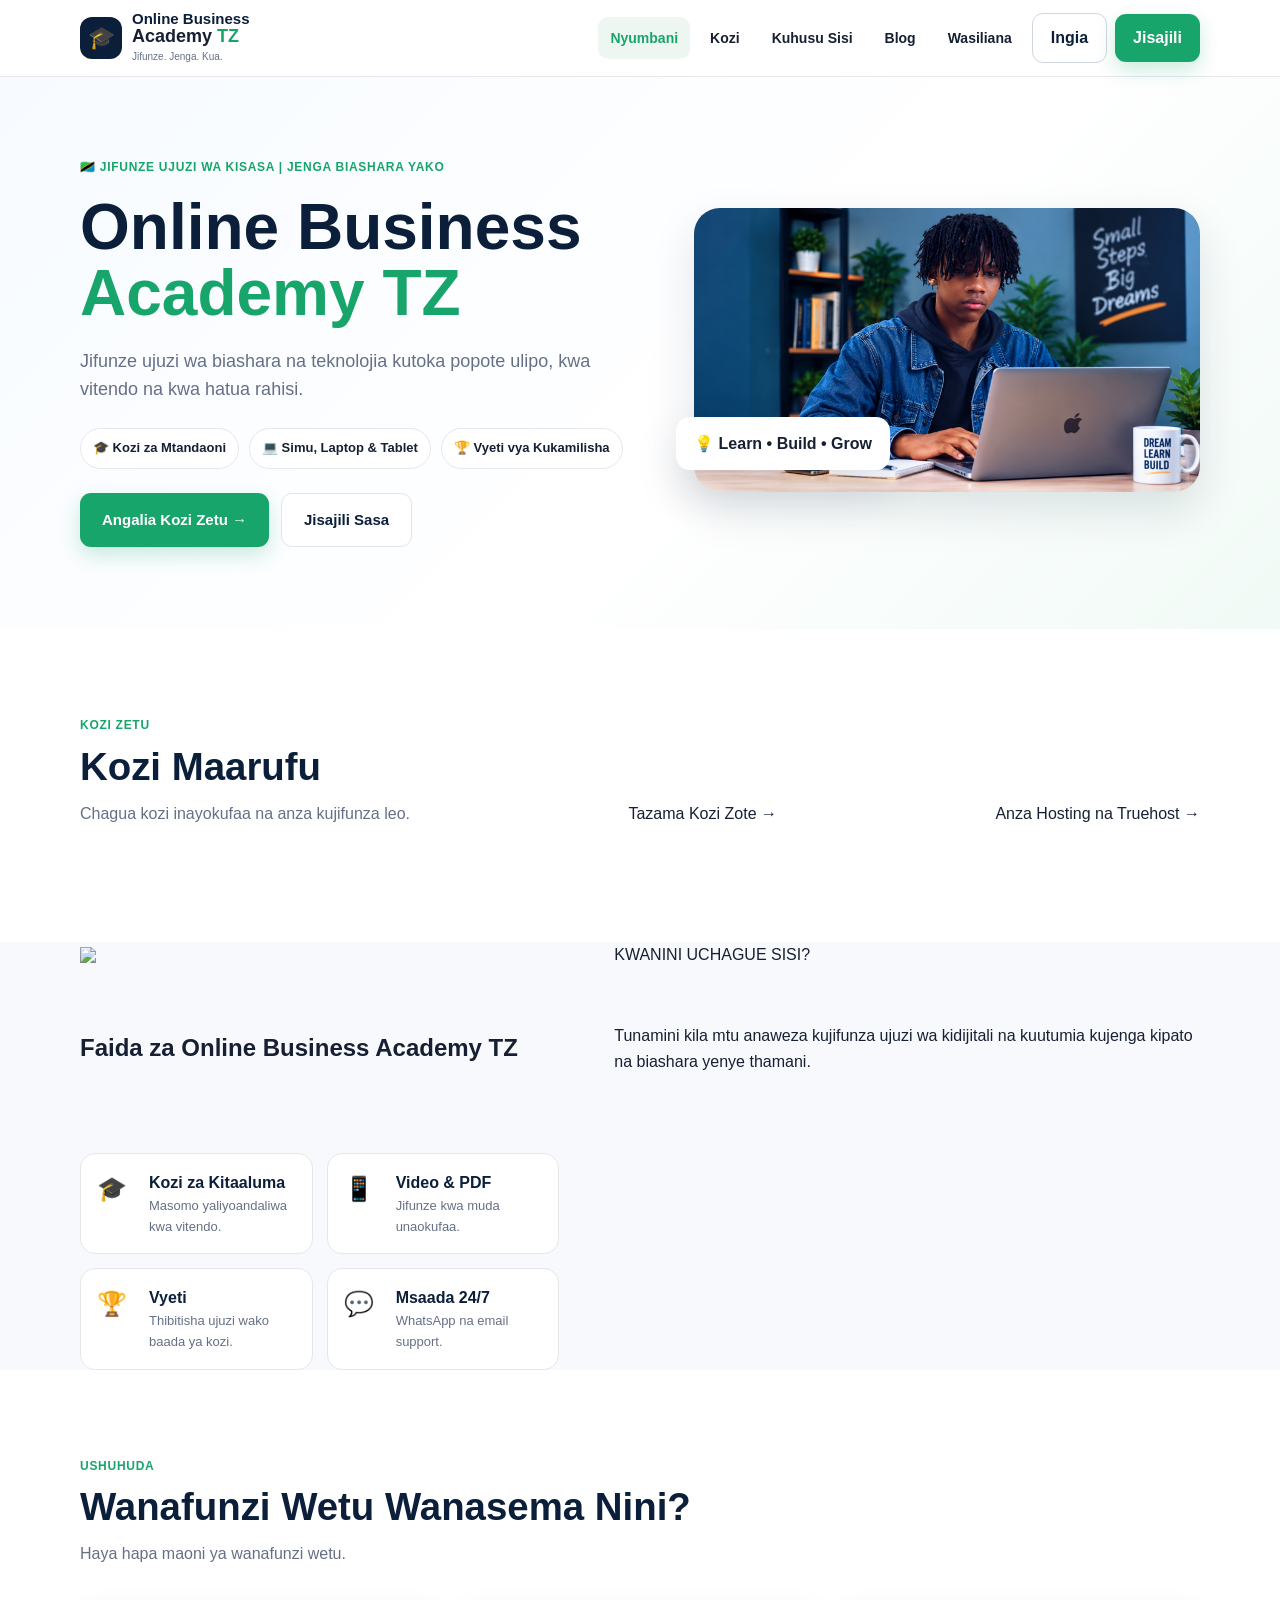
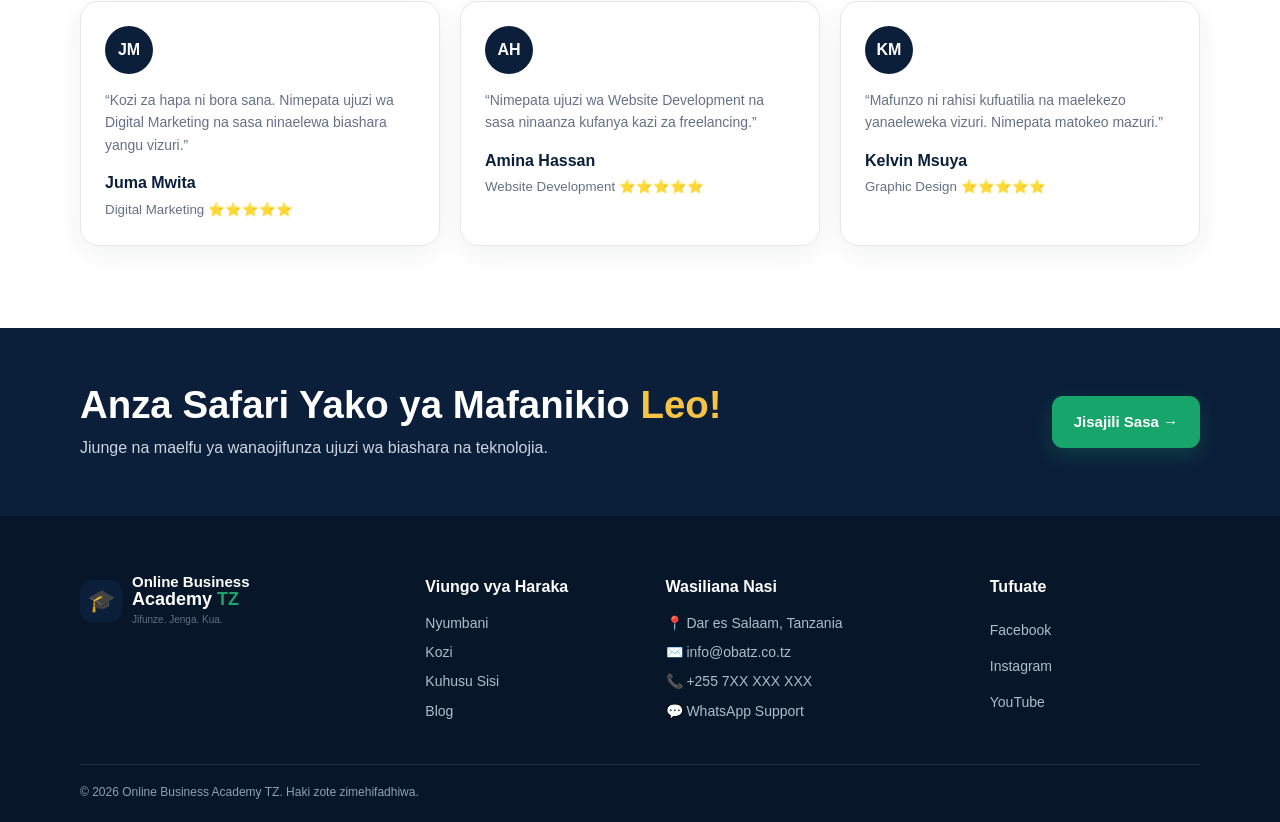
==== index.html @ 3e1d82f3 "Update index.html" ====
<!DOCTYPE html>
<html lang="sw">
<head>
  <meta charset="UTF-8">
 <meta name="google-site-verification" content="xAhl8Ow_jxP94p3ZyLf8EDzVKWQTqD3gayuANozpK7g" />
  <meta name="viewport" content="width=device-width, initial-scale=1.0">
  <meta name="description" content="Online Business Academy TZ ni academy ya Tanzania inayokufundisha Digital Marketing, Online Business, Graphic Design, Website Development, AI na ujuzi wa freelancing kwa vitendo.">
  <title>Online Business Academy TZ | Kozi za Online Business Tanzania</title>
  <link rel="preconnect" href="https://fonts.googleapis.com">
  <link rel="preconnect" href="https://fonts.gstatic.com" crossorigin>
  <link href="https://fonts.googleapis.com/css2?family=Inter:wght@400;500;600;700;800&display=swap" rel="stylesheet">
  <link rel="stylesheet" href="style.css">
</head>
<body>
  <header class="site-header">
    <div class="container nav-wrap">
      <a class="brand" href="#home">
        <span class="brand-mark">🎓</span>
        <span><strong>Online Business</strong><b>Academy <em>TZ</em></b><small>Jifunze. Jenga. Kua.</small></span>
      </a>
      <button class="menu-toggle" aria-label="Fungua menu">☰</button>
      <nav id="mainNav">
        <a class="active" href="#home">Nyumbani</a>
        <a href="#courses">Kozi</a>
        <a href="#about">Kuhusu Sisi</a>
        <a href="#blog">Blog</a>
        <a href="#contact">Wasiliana</a>
        <button class="btn btn-outline" id="loginBtn">Ingia</button>
        <button class="btn btn-primary" id="registerBtn">Jisajili</button>
      </nav>
    </div>
  </header>

  <main>
    <section id="home" class="hero">
      <div class="container hero-grid">
        <div class="hero-copy">
          <span class="eyebrow">🇹🇿 Jifunze Ujuzi wa Kisasa | Jenga Biashara Yako</span>
          <h1>Online Business<br><span>Academy TZ</span></h1>
          <p>Jifunze ujuzi wa biashara na teknolojia kutoka popote ulipo, kwa vitendo na kwa hatua rahisi.</p>
          <div class="hero-features">
            <span>🎓 Kozi za Mtandaoni</span>
            <span>💻 Simu, Laptop & Tablet</span>
            <span>🏆 Vyeti vya Kukamilisha</span>
          </div>
          <div class="hero-actions">
            <a class="btn btn-primary btn-lg" href="#courses">Angalia Kozi Zetu →</a>
            <a class="btn btn-light btn-lg" href="register.html">Jisajili Sasa</a>
          </div>
        </div>
        <div class="hero-photo">
          <img src="file_000000004b6c8211aef28dc0d69a05f2.png" alt="Mwanzilishi wa Online Business Academy TZ akijifunza kwa laptop">

          <div class="photo-badge">💡 Learn • Build • Grow</div>
        </div>
      </div>
    </section>

    <section id="courses" class="section">
      <div class="container">
        <div class="section-heading">
          <div><span class="section-kicker">KOZI ZETU</span><h2>Kozi Maarufu</h2><p>Chagua kozi inayokufaa na anza kujifunza leo.</p></div>
          <a href="#courses">Tazama Kozi Zote →</a>
          <a href="https://truehost.cloud/cloud/aff.php?aff=235" target="_blank">Anza Hosting na Truehost →</a>
        </div>
        <div class="course-grid" id="courseGrid"></div>
      </div>
    </section>

    <section id="about" class="benefits">
      <div class="container benefits-grid">
        <img src="file_000000004b6c8211aef28dc0d69a05f2.png
        <div>
          <span class="section-kicker">KWANINI UCHAGUE SISI?</span>
          <h2>Faida za Online Business Academy TZ</h2>
          <p>Tunamini kila mtu anaweza kujifunza ujuzi wa kidijitali na kuutumia kujenga kipato na biashara yenye thamani.</p>
          <div class="benefit-list">
            <div><b>🎓</b><strong>Kozi za Kitaaluma</strong><span>Masomo yaliyoandaliwa kwa vitendo.</span></div>
            <div><b>📱</b><strong>Video & PDF</strong><span>Jifunze kwa muda unaokufaa.</span></div>
            <div><b>🏆</b><strong>Vyeti</strong><span>Thibitisha ujuzi wako baada ya kozi.</span></div>
            <div><b>💬</b><strong>Msaada 24/7</strong><span>WhatsApp na email support.</span></div>
          </div>
        </div>
      </div>
    </section>

    <section id="blog" class="section testimonials">
      <div class="container">
        <div class="section-heading">
          <div><span class="section-kicker">USHUHUDA</span><h2>Wanafunzi Wetu Wanasema Nini?</h2><p>Haya hapa maoni ya wanafunzi wetu.</p></div>
        </div>
        <div class="testimonial-grid">
          <article class="testimonial"><div class="avatar">JM</div><p>“Kozi za hapa ni bora sana. Nimepata ujuzi wa Digital Marketing na sasa ninaelewa biashara yangu vizuri.”</p><strong>Juma Mwita</strong><small>Digital Marketing ⭐⭐⭐⭐⭐</small></article>
          <article class="testimonial"><div class="avatar">AH</div><p>“Nimepata ujuzi wa Website Development na sasa ninaanza kufanya kazi za freelancing.”</p><strong>Amina Hassan</strong><small>Website Development ⭐⭐⭐⭐⭐</small></article>
          <article class="testimonial"><div class="avatar">KM</div><p>“Mafunzo ni rahisi kufuatilia na maelekezo yanaeleweka vizuri. Nimepata matokeo mazuri.”</p><strong>Kelvin Msuya</strong><small>Graphic Design ⭐⭐⭐⭐⭐</small></article>
        </div>
      </div>
    </section>

    <section class="cta">
      <div class="container cta-inner">
        <div><h2>Anza Safari Yako ya Mafanikio <span>Leo!</span></h2><p>Jiunge na maelfu ya wanaojifunza ujuzi wa biashara na teknolojia.</p></div>
        <button class="btn btn-primary btn-lg" id="ctaRegister">Jisajili Sasa →</button>
      </div>
    </section>
  </main>

  <footer id="contact">
    <div class="container footer-grid">
      <div><div class="brand footer-brand"><span class="brand-mark">🎓</span><span><strong>Online Business</strong><b>Academy <em>TZ</em></b><small>Jifunze. Jenga. Kua.</small></span></div></div>
      <div><h4>Viungo vya Haraka</h4><a href="#home">Nyumbani</a><a href="#courses">Kozi</a><a href="#about">Kuhusu Sisi</a><a href="#blog">Blog</a></div>
      <div><h4>Wasiliana Nasi</h4><p>📍 Dar es Salaam, Tanzania</p><p>✉️ info@obatz.co.tz</p><p>📞 +255 7XX XXX XXX</p><p>💬 WhatsApp Support</p></div>
      <div><h4>Tufuate</h4><div class="socials"><a href="#">Facebook</a><a href="#">Instagram</a><a href="#">YouTube</a></div></div>
    </div>
    <div class="container copyright">© 2026 Online Business Academy TZ. Haki zote zimehifadhiwa.</div>
  </footer>

  <div class="modal" id="modal" aria-hidden="true">
    <div class="modal-card">
      <button class="close" id="closeModal">×</button>
      <h2 id="modalTitle">Jisajili</h2>
      <p id="modalText">Fungua akaunti yako na uanze kujifunza.</p>
      <form id="signupForm">
        <input type="text" placeholder="Jina lako" required>
        <input type="email" placeholder="Email" required>
        <input type="password" placeholder="Password" minlength="6" required>
        <button class="btn btn-primary" type="submit">Tengeneza Akaunti</button>
      </form>
      <div id="formMessage" class="form-message"></div>
    </div>
  </div>

  <script src="https://cdn.jsdelivr.net/npm/@supabase/supabase-js@2"></script>
  <script src="script.js"></script>
</body>
</html>
---- style.css ----
:root{
  --navy:#0b1f3a;
  --navy-2:#102d52;
  --yellow:#f6c344;
  --green:#18a56b;
  --light:#f7f9fc;
  --text:#172033;
  --muted:#667085;
  --white:#fff;
  --border:#e5e7eb;
  --shadow:0 18px 45px rgba(11,31,58,.12);
  --radius:18px;
}

*{
  box-sizing:border-box;
  margin:0;
  padding:0;
}

html{
  scroll-behavior:smooth;
}

body{
  font-family:Arial,sans-serif;
  color:var(--text);
  background:#fff;
  line-height:1.6;
}

a{
  text-decoration:none;
  color:inherit;
}

button,input{
  font:inherit;
}

.container{
  width:min(1120px,92%);
  margin:auto;
}

/* HEADER */
.site-header{
  position:sticky;
  top:0;
  z-index:1000;
  background:rgba(255,255,255,.96);
  border-bottom:1px solid var(--border);
}

.nav-wrap{
  min-height:76px;
  display:flex;
  align-items:center;
  justify-content:space-between;
  gap:24px;
}

.brand{
  display:flex;
  align-items:center;
  gap:10px;
}

.brand-mark{
  width:42px;
  height:42px;
  border-radius:12px;
  display:grid;
  place-items:center;
  background:var(--navy);
  color:#fff;
  font-size:22px;
}

.brand strong,
.brand b{
  display:block;
  line-height:1.05;
}

.brand strong{
  font-size:15px;
  color:var(--navy);
}

.brand b{
  font-size:18px;
}

.brand em{
  font-style:normal;
  color:var(--green);
}

.brand small{
  display:block;
  color:var(--muted);
  font-size:10px;
  margin-top:3px;
}

nav{
  display:flex;
  align-items:center;
  gap:8px;
}

nav>a{
  padding:10px 12px;
  border-radius:10px;
  font-weight:600;
  font-size:14px;
}

nav>a:hover,
nav>a.active{
  background:#eef6f2;
  color:var(--green);
}

.menu-toggle{
  display:none;
  border:0;
  background:transparent;
  font-size:28px;
  cursor:pointer;
  color:var(--navy);
}

/* BUTTONS */
.btn{
  display:inline-flex;
  align-items:center;
  justify-content:center;
  border:0;
  border-radius:11px;
  padding:11px 18px;
  font-weight:700;
  cursor:pointer;
  transition:.2s ease;
}

.btn:hover{
  transform:translateY(-1px);
}

.btn-primary{
  background:var(--green);
  color:#fff;
  box-shadow:0 8px 20px rgba(24,165,107,.22);
}

.btn-outline{
  background:#fff;
  color:var(--navy);
  border:1px solid #cfd6df;
}

.btn-light{
  background:#fff;
  color:var(--navy);
  border:1px solid #e1e6ed;
}

.btn-lg{
  padding:14px 22px;
  font-size:15px;
}

/* HERO */
.hero{
  background:linear-gradient(135deg,#f7fbff 0%,#fff 58%,#f1faf6 100%);
  padding:76px 0 82px;
  overflow:hidden;
}

.hero-grid{
  display:grid;
  grid-template-columns:1.05fr .95fr;
  align-items:center;
  gap:55px;
}

.eyebrow,
.section-kicker{
  display:inline-block;
  color:var(--green);
  font-weight:800;
  font-size:12px;
  letter-spacing:.06em;
  text-transform:uppercase;
}

.hero h1{
  font-size:clamp(40px,5vw,66px);
  line-height:1.04;
  color:var(--navy);
  margin:15px 0 20px;
}

.hero h1 span{
  color:var(--green);
}

.hero-copy>p{
  font-size:18px;
  color:var(--muted);
  max-width:620px;
}

.hero-features{
  display:flex;
  flex-wrap:wrap;
  gap:10px;
  margin:24px 0;
}

.hero-features span{
  background:#fff;
  border:1px solid var(--border);
  padding:9px 12px;
  border-radius:999px;
  font-size:13px;
  font-weight:600;
}

.hero-actions{
  display:flex;
  flex-wrap:wrap;
  gap:12px;
}

.hero-photo{
  position:relative;
}

.hero-photo img{
  display:block;
  width:100%;
  max-height:590px;
  object-fit:cover;
  border-radius:26px;
  box-shadow:var(--shadow);
}

.photo-badge{
  position:absolute;
  left:-18px;
  bottom:22px;
  background:#fff;
  padding:14px 18px;
  border-radius:14px;
  box-shadow:var(--shadow);
  font-weight:800;
}

/* SECTIONS */
.section{
  padding:82px 0;
}

.section-heading{
  display:flex;
  justify-content:space-between;
  align-items:end;
  gap:25px;
  margin-bottom:34px;
}

.section-heading h2,
.section h2{
  color:var(--navy);
  font-size:clamp(28px,3vw,42px);
  line-height:1.15;
  margin:8px 0 12px;
}

.section-heading p,
.section p{
  color:var(--muted);
}

.section-heading>div{
  max-width:720px;
}

/* COURSES */
.course-grid{
  display:grid;
  grid-template-columns:repeat(3,1fr);
  gap:20px;
}

.course-card,
.testimonial{
  background:#fff;
  border:1px solid var(--border);
  border-radius:var(--radius);
  padding:24px;
  box-shadow:0 8px 28px rgba(11,31,58,.06);
  transition:.2s;
}

.course-card:hover,
.testimonial:hover{
  transform:translateY(-4px);
  box-shadow:var(--shadow);
}

.course-icon{
  width:52px;
  height:52px;
  border-radius:15px;
  display:grid;
  place-items:center;
  background:#eef8f3;
  font-size:25px;
  margin-bottom:16px;
}

.course-card h3{
  color:var(--navy);
  margin-bottom:8px;
}

.course-card p{
  font-size:14px;
  margin-bottom:14px;
}

.course-meta{
  display:flex;
  justify-content:space-between;
  align-items:center;
  gap:10px;
  margin-top:15px;
  padding-top:15px;
  border-top:1px solid var(--border);
}

.price{
  font-weight:800;
  color:var(--green);
}

/* BENEFITS */
.benefits{
  background:var(--light);
}

.benefits-grid{
  display:grid;
  grid-template-columns:.9fr 1.1fr;
  gap:55px;
  align-items:center;
}

.about-photo img{
  width:100%;
  border-radius:22px;
  display:block;
  box-shadow:var(--shadow);
}

.benefit-list{
  display:grid;
  grid-template-columns:1fr 1fr;
  gap:14px;
  margin-top:24px;
}

.benefit-list>div{
  background:#fff;
  border:1px solid var(--border);
  border-radius:15px;
  padding:16px;
  display:grid;
  grid-template-columns:42px 1fr;
  column-gap:10px;
}

.benefit-list b{
  grid-row:span 2;
  font-size:24px;
}

.benefit-list strong{
  color:var(--navy);
}

.benefit-list span{
  color:var(--muted);
  font-size:13px;
}

/* TESTIMONIALS */
.testimonial-grid{
  display:grid;
  grid-template-columns:repeat(3,1fr);
  gap:20px;
}

.avatar{
  width:48px;
  height:48px;
  border-radius:50%;
  display:grid;
  place-items:center;
  background:var(--navy);
  color:#fff;
  font-weight:800;
  margin-bottom:15px;
}

.testimonial p{
  font-size:14px;
  margin-bottom:14px;
}

.testimonial strong{
  display:block;
  color:var(--navy);
}

.testimonial small{
  color:var(--muted);
}

/* CTA */
.cta{
  padding:55px 0;
  background:var(--navy);
  color:#fff;
}

.cta-inner{
  display:flex;
  align-items:center;
  justify-content:space-between;
  gap:25px;
}

.cta h2{
  font-size:clamp(27px,3vw,40px);
  line-height:1.15;
}

.cta h2 span{
  color:var(--yellow);
}

.cta p{
  color:#cbd5e1;
  margin-top:8px;
}

/* FOOTER */
footer{
  background:#071629;
  color:#dbe4ef;
  padding:58px 0 20px;
}

.footer-grid{
  display:grid;
  grid-template-columns:1.5fr 1fr 1.4fr 1fr;
  gap:30px;
}

.footer-brand strong,
.footer-brand b{
  color:#fff;
}

footer h4{
  color:#fff;
  margin-bottom:12px;
}

footer a,
footer p{
  display:block;
  color:#aebdcd;
  font-size:14px;
  margin:7px 0;
}

footer a:hover{
  color:#fff;
}

.socials{
  display:flex;
  flex-direction:column;
}

.copyright{
  border-top:1px solid rgba(255,255,255,.1);
  margin-top:35px;
  padding-top:18px;
  color:#8fa1b5;
  font-size:12px;
}

/* MODAL */
.modal{
  position:fixed;
  inset:0;
  background:rgba(4,15,28,.65);
  display:none;
  align-items:center;
  justify-content:center;
  padding:20px;
  z-index:2000;
}

.modal.show{
  display:flex;
}

.modal-card{
  width:min(460px,100%);
  background:#fff;
  border-radius:20px;
  padding:30px;
  position:relative;
  box-shadow:0 25px 80px rgba(0,0,0,.25);
}

.close{
  position:absolute;
  right:14px;
  top:10px;
  border:0;
  background:transparent;
  font-size:30px;
  cursor:pointer;
  color:#667085;
}

.modal-card h2{
  color:var(--navy);
  margin-bottom:6px;
}

.modal-card p{
  color:var(--muted);
  margin-bottom:20px;
}

.modal-card form{
  display:grid;
  gap:12px;
}

.modal-card input{
  width:100%;
  padding:13px 14px;
  border:1px solid #d7dde5;
  border-radius:10px;
  outline:none;
}

.modal-card input:focus{
  border-color:var(--green);
  box-shadow:0 0 0 3px rgba(24,165,107,.12);
}

.form-message{
  margin-top:12px;
  font-size:14px;
  color:var(--green);
  font-weight:700;
}

/* MOBILE */
@media(max-width:900px){
  nav{
    gap:4px;
  }

  nav>a{
    padding:9px 8px;
    font-size:13px;
  }

  .course-grid,
  .testimonial-grid{
    grid-template-columns:1fr 1fr;
  }

  .hero-grid,
  .benefits-grid{
    grid-template-columns:1fr;
  }

  .hero{
    padding-top:55px;
  }

  .hero-photo{
    max-width:650px;
    margin:auto;
  }

  .footer-grid{
    grid-template-columns:1fr 1fr;
  }
}

@media(max-width:700px){
  .menu-toggle{
    display:block;
  }

  nav{
    display:none;
    position:absolute;
    left:4%;
    right:4%;
    top:70px;
    background:#fff;
    border:1px solid var(--border);
    border-radius:16px;
    padding:12px;
    box-shadow:var(--shadow);
    flex-direction:column;
    align-items:stretch;
  }

  nav.open{
    display:flex;
  }

  nav>a,
  .btn{
    width:100%;
  }

  .nav-wrap{
    min-height:70px;
  }

  .course-grid,
  .testimonial-grid,
  .benefit-list,
  .footer-grid{
    grid-template-columns:1fr;
  }

  .section{
    padding:62px 0;
  }

  .hero{
    padding:52px 0 65px;
  }

  .hero h1{
    font-size:42px;
  }

  .hero-actions{
    flex-direction:column;
  }

  .cta-inner{
    flex-direction:column;
    align-items:flex-start;
  }
}
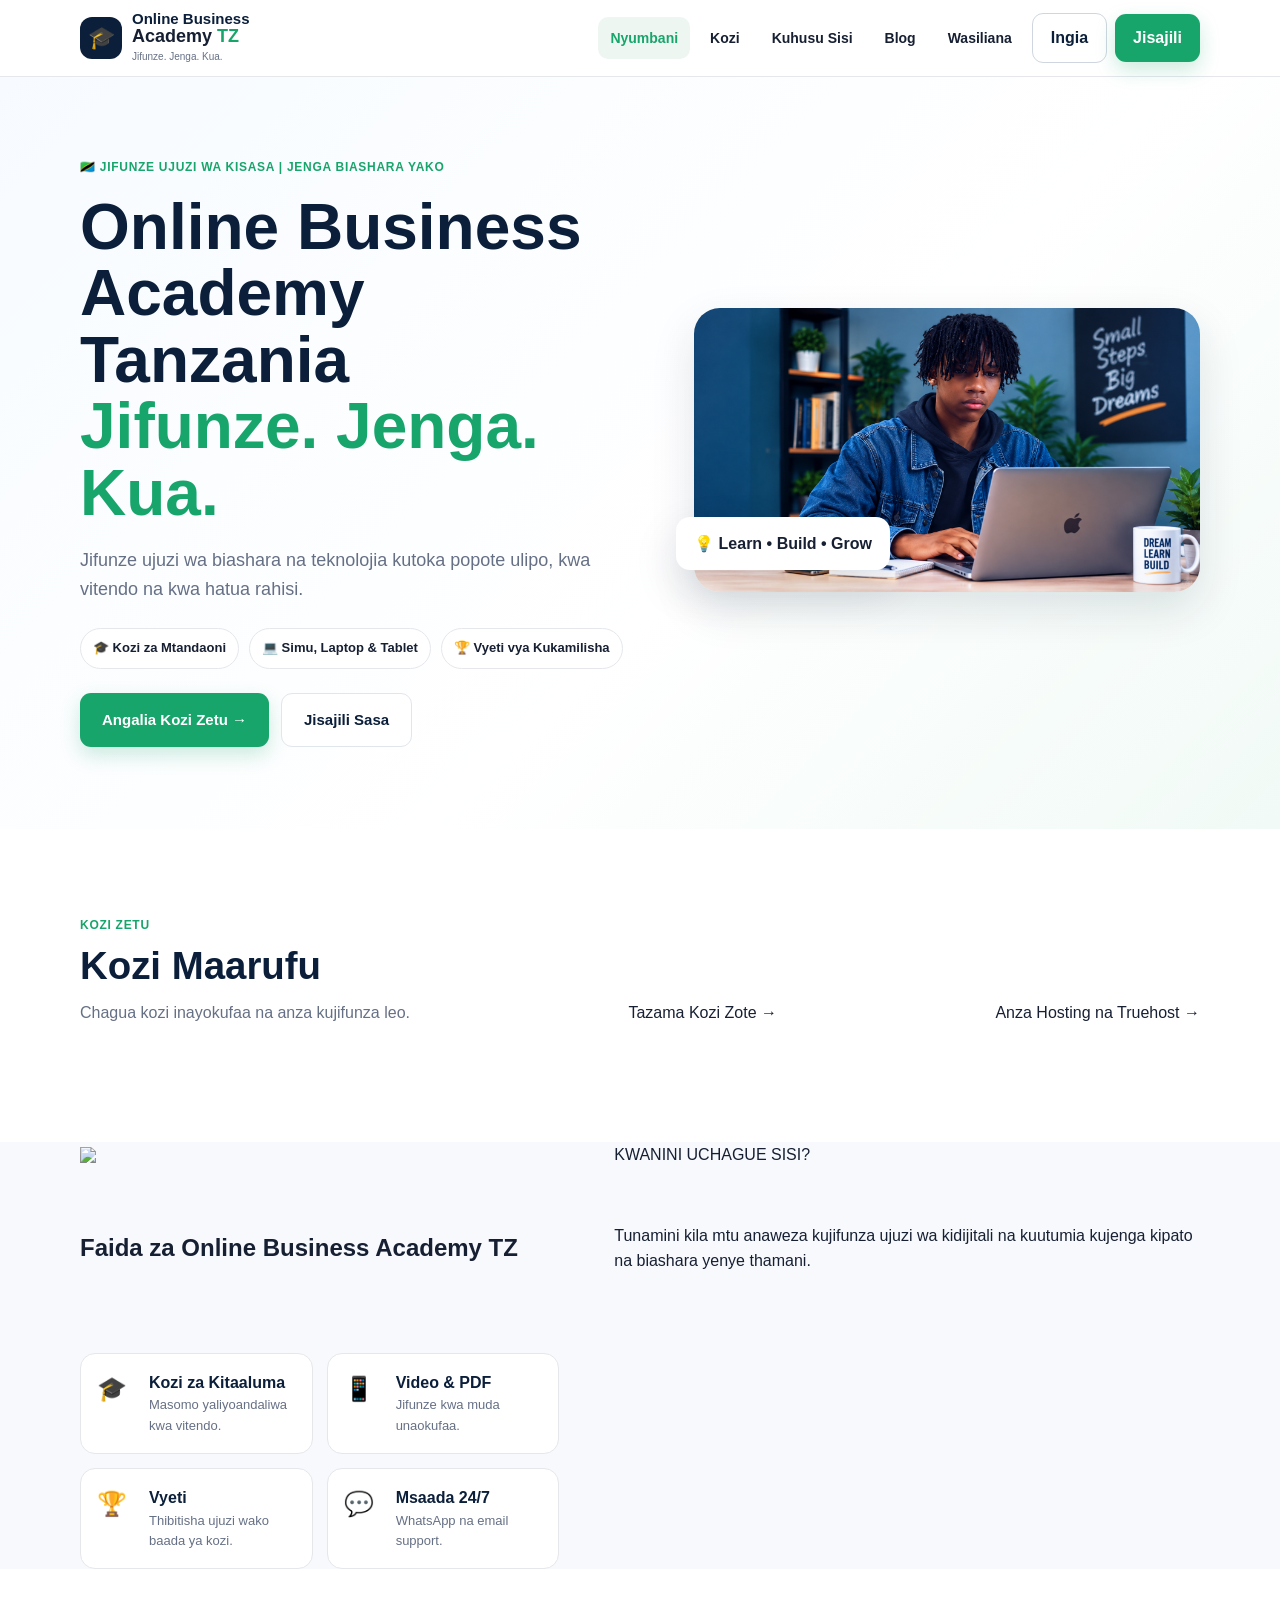
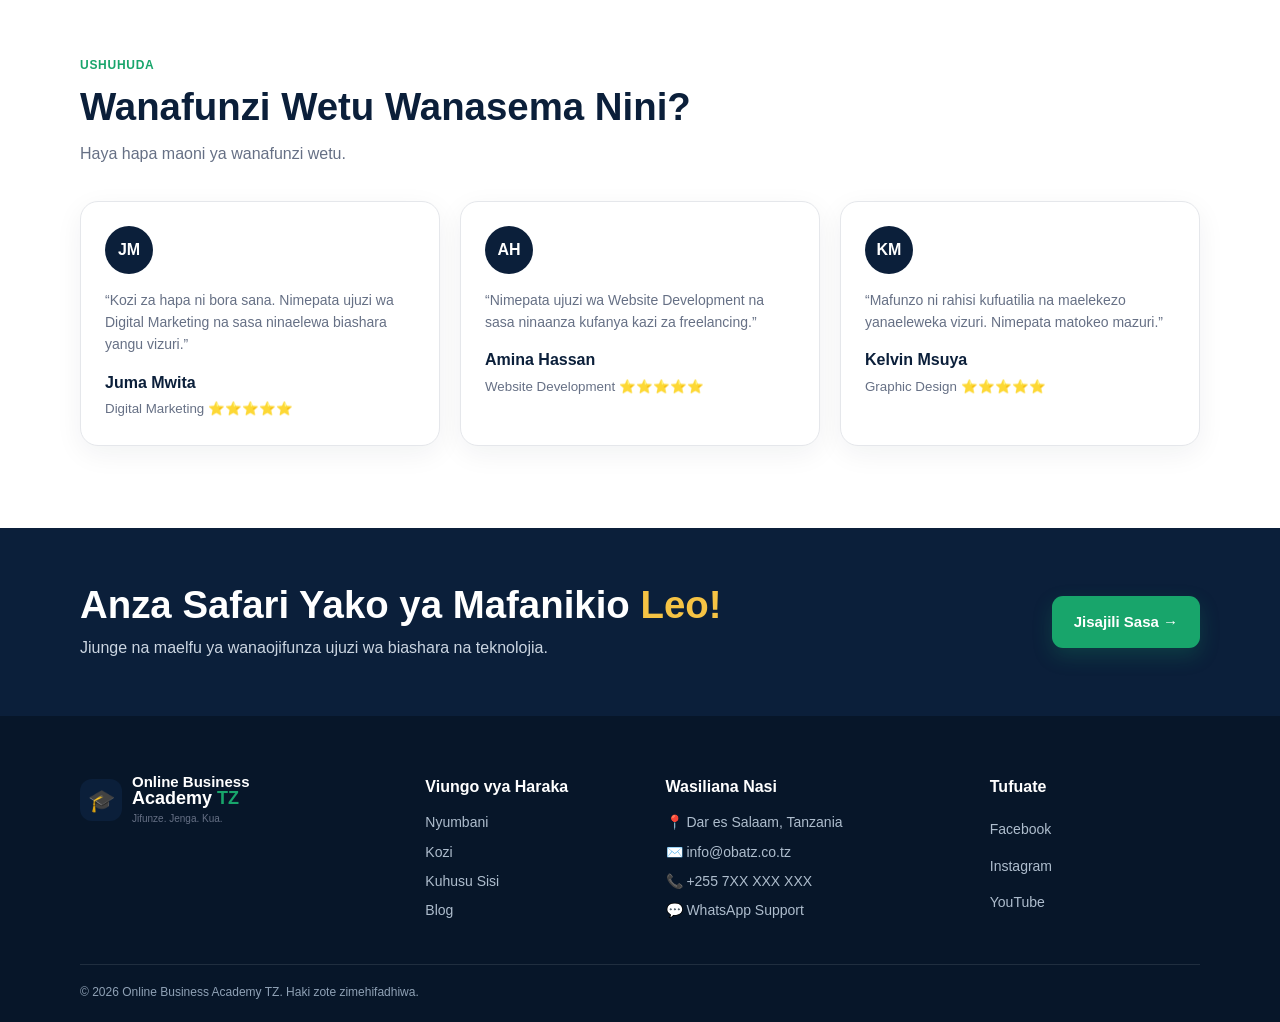
==== commit 53b90c95: "Update index.html" ====
--- a/index.html
+++ b/index.html
@@ -1,10 +1,28 @@
 <!DOCTYPE html>
 <html lang="sw">
 <head>
+ <script type="application/ld+json">
+{
+  "@context": "https://schema.org",
+  "@type": "EducationalOrganization",
+  "name": "Online Business Academy TZ",
+  "alternateName": "OBA TZ",
+  "url": "https://marshallcolden35-rgb.github.io/OBA-TZ/",
+  "description": "Online Business Academy TZ ni academy ya Tanzania inayofundisha Online Business, Digital Marketing, Graphic Design, Website Development, AI na Freelancing.",
+  "areaServed": "Tanzania",
+  "sameAs": []
+}
+</script> 
   <meta charset="UTF-8">
  <meta name="google-site-verification" content="xAhl8Ow_jxP94p3ZyLf8EDzVKWQTqD3gayuANozpK7g" />
   <meta name="viewport" content="width=device-width, initial-scale=1.0">
   <meta name="description" content="Online Business Academy TZ ni academy ya Tanzania inayokufundisha Digital Marketing, Online Business, Graphic Design, Website Development, AI na ujuzi wa freelancing kwa vitendo.">
+  <meta name="keywords" content="Online Business Academy TZ, online business Tanzania, kozi za online Tanzania, digital marketing Tanzania, freelancing Tanzania, graphic design Tanzania, website development Tanzania, AI Tanzania">
+  <meta property="og:title" content="Online Business Academy TZ | Kozi za Online Business Tanzania">
+<meta property="og:description" content="Jifunze Digital Marketing, Online Business, Graphic Design, Website Development, AI na Freelancing kwa vitendo.">
+<meta property="og:type" content="website">
+<meta property="og:url" content="https://marshallcolden35-rgb.github.io/OBA-TZ/">
+<meta property="og:image" content="https://marshallcolden35-rgb.github.io/OBA-TZ/file_000000004b6c8211aef28dc0d69a05f2.png">
   <title>Online Business Academy TZ | Kozi za Online Business Tanzania</title>
   <link rel="preconnect" href="https://fonts.googleapis.com">
   <link rel="preconnect" href="https://fonts.gstatic.com" crossorigin>
@@ -36,7 +54,7 @@
       <div class="container hero-grid">
         <div class="hero-copy">
           <span class="eyebrow">🇹🇿 Jifunze Ujuzi wa Kisasa | Jenga Biashara Yako</span>
-          <h1>Online Business<br><span>Academy TZ</span></h1>
+          <h1>Online Business Academy Tanzania<br><span>Jifunze. Jenga. Kua.</span></h1>
           <p>Jifunze ujuzi wa biashara na teknolojia kutoka popote ulipo, kwa vitendo na kwa hatua rahisi.</p>
           <div class="hero-features">
             <span>🎓 Kozi za Mtandaoni</span>
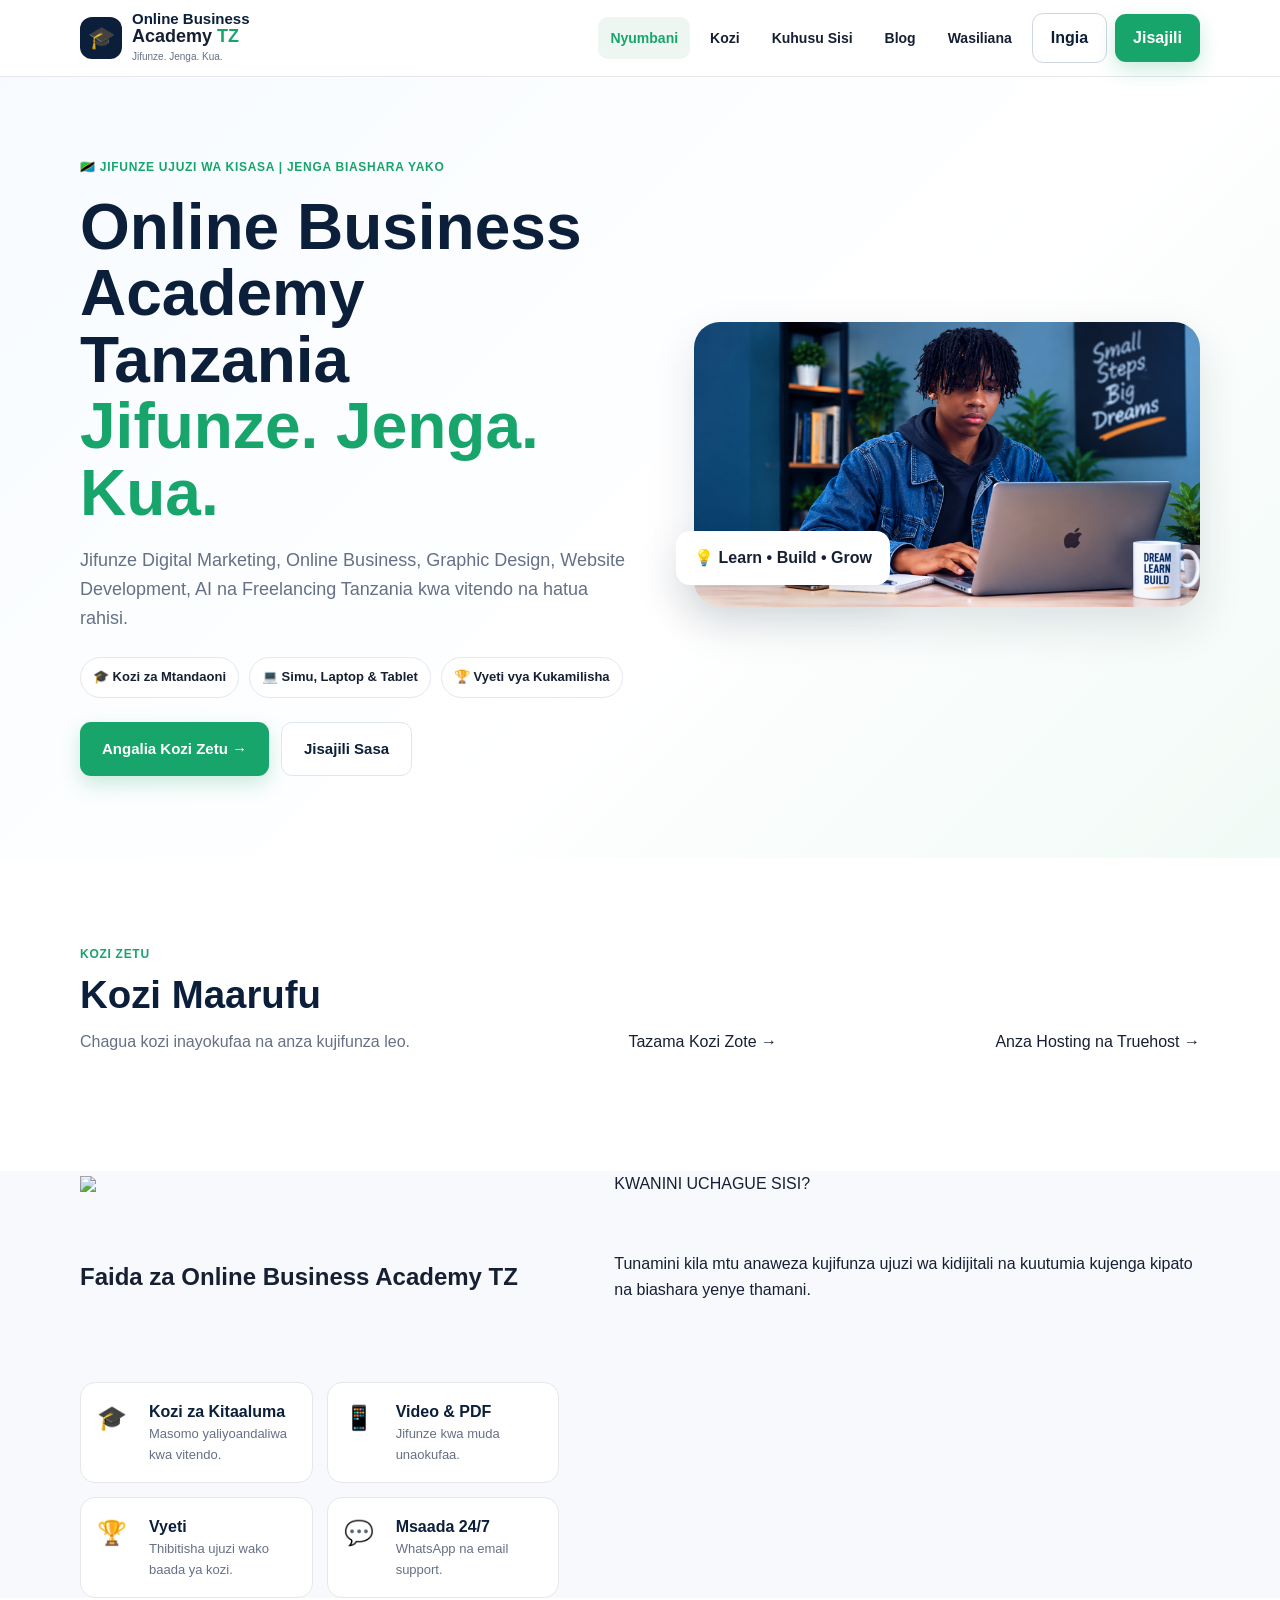
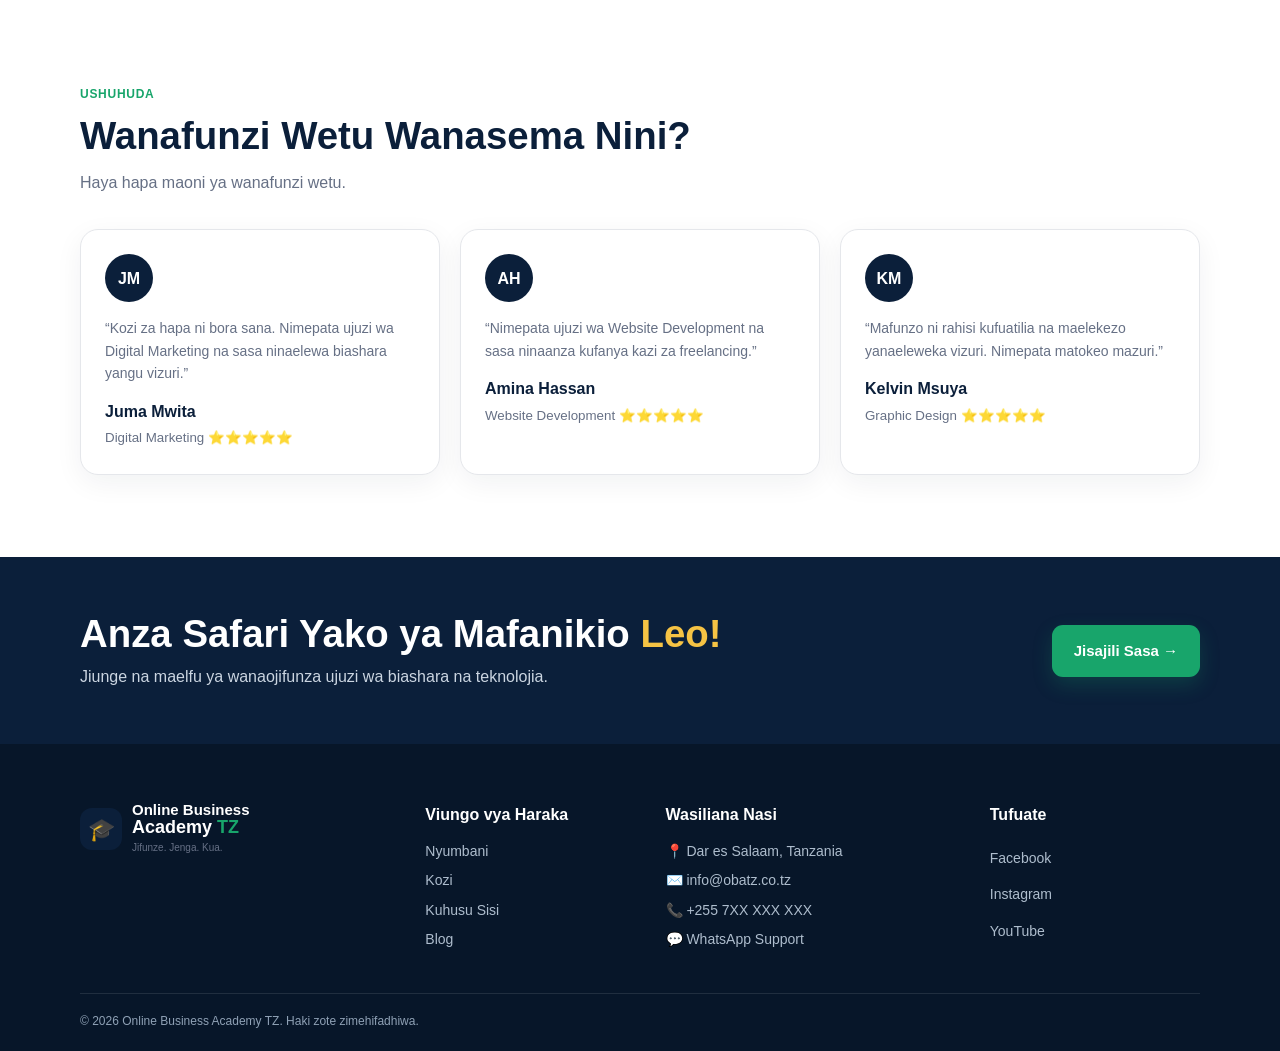
==== commit 34a9803f: "Update index.html" ====
--- a/index.html
+++ b/index.html
@@ -55,7 +55,7 @@
         <div class="hero-copy">
           <span class="eyebrow">🇹🇿 Jifunze Ujuzi wa Kisasa | Jenga Biashara Yako</span>
           <h1>Online Business Academy Tanzania<br><span>Jifunze. Jenga. Kua.</span></h1>
-          <p>Jifunze ujuzi wa biashara na teknolojia kutoka popote ulipo, kwa vitendo na kwa hatua rahisi.</p>
+          <p>Jifunze Digital Marketing, Online Business, Graphic Design, Website Development, AI na Freelancing Tanzania kwa vitendo na hatua rahisi.</p>
           <div class="hero-features">
             <span>🎓 Kozi za Mtandaoni</span>
             <span>💻 Simu, Laptop & Tablet</span>
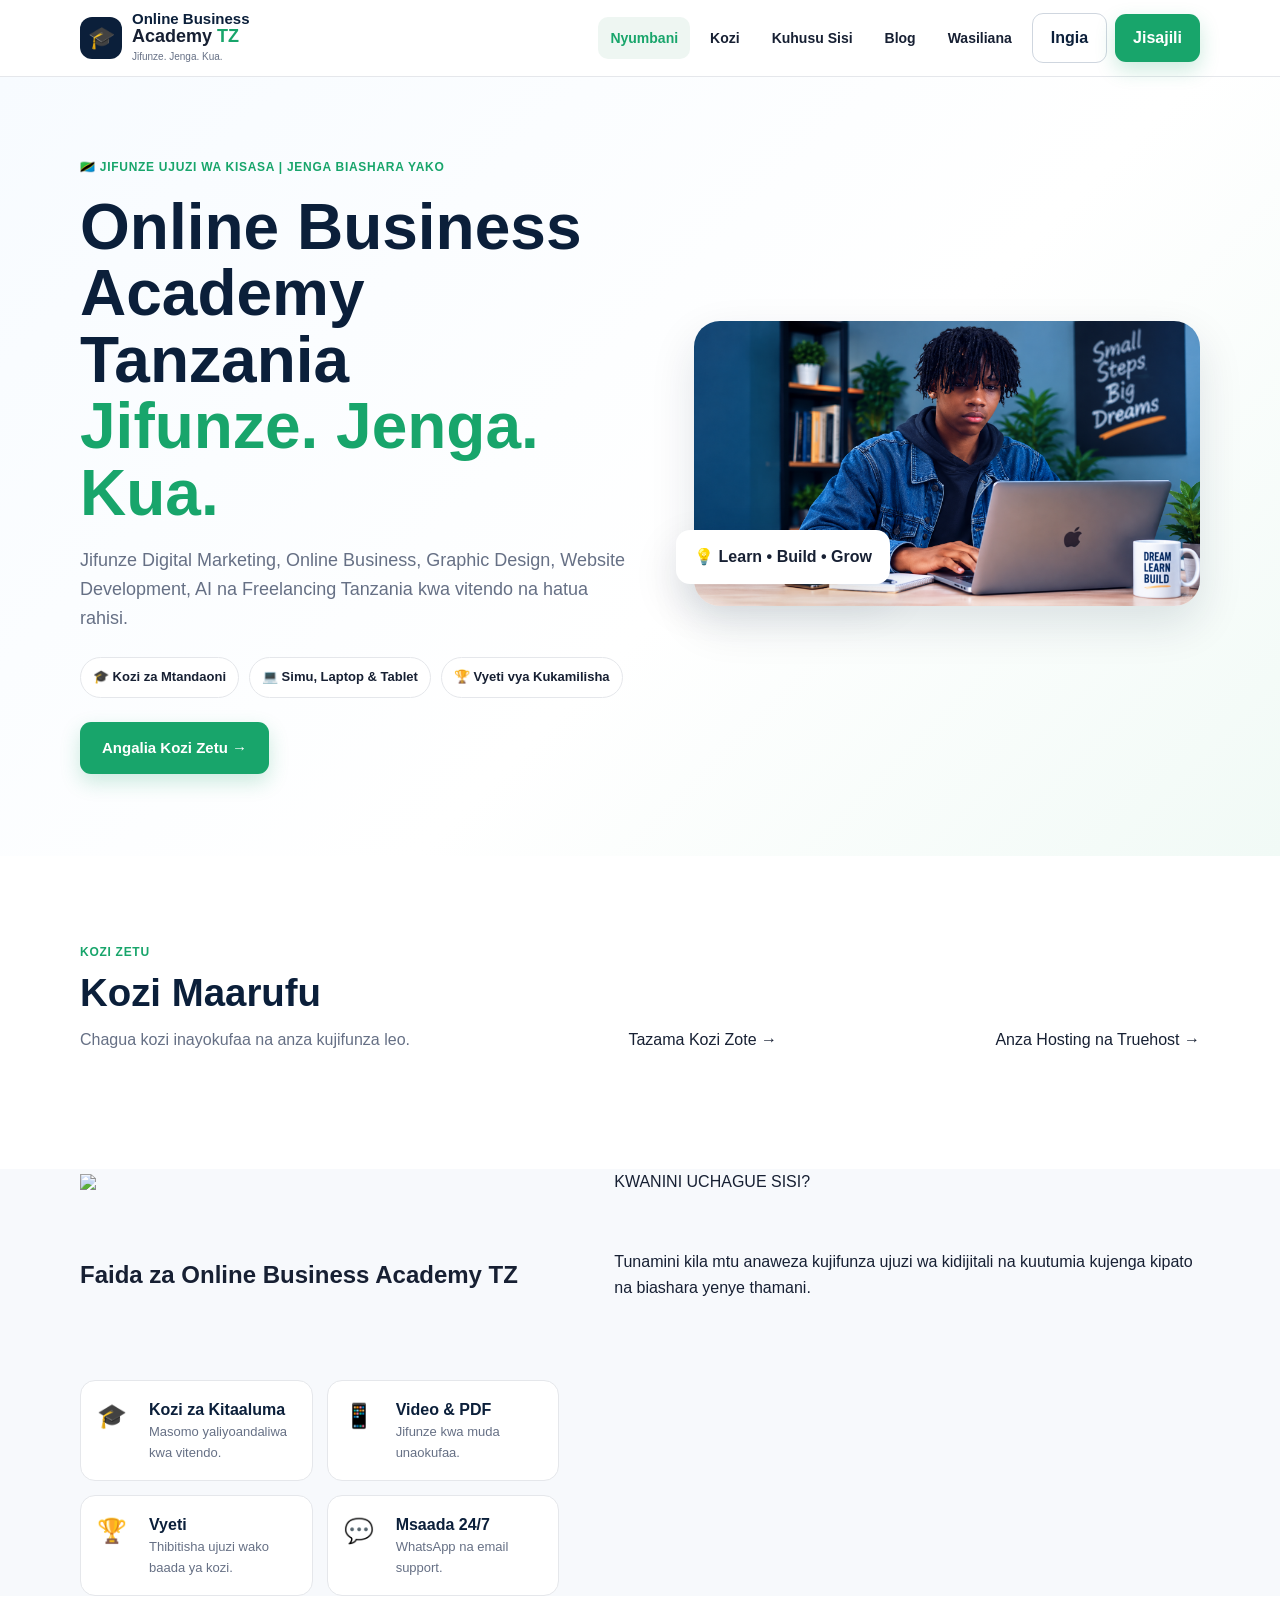
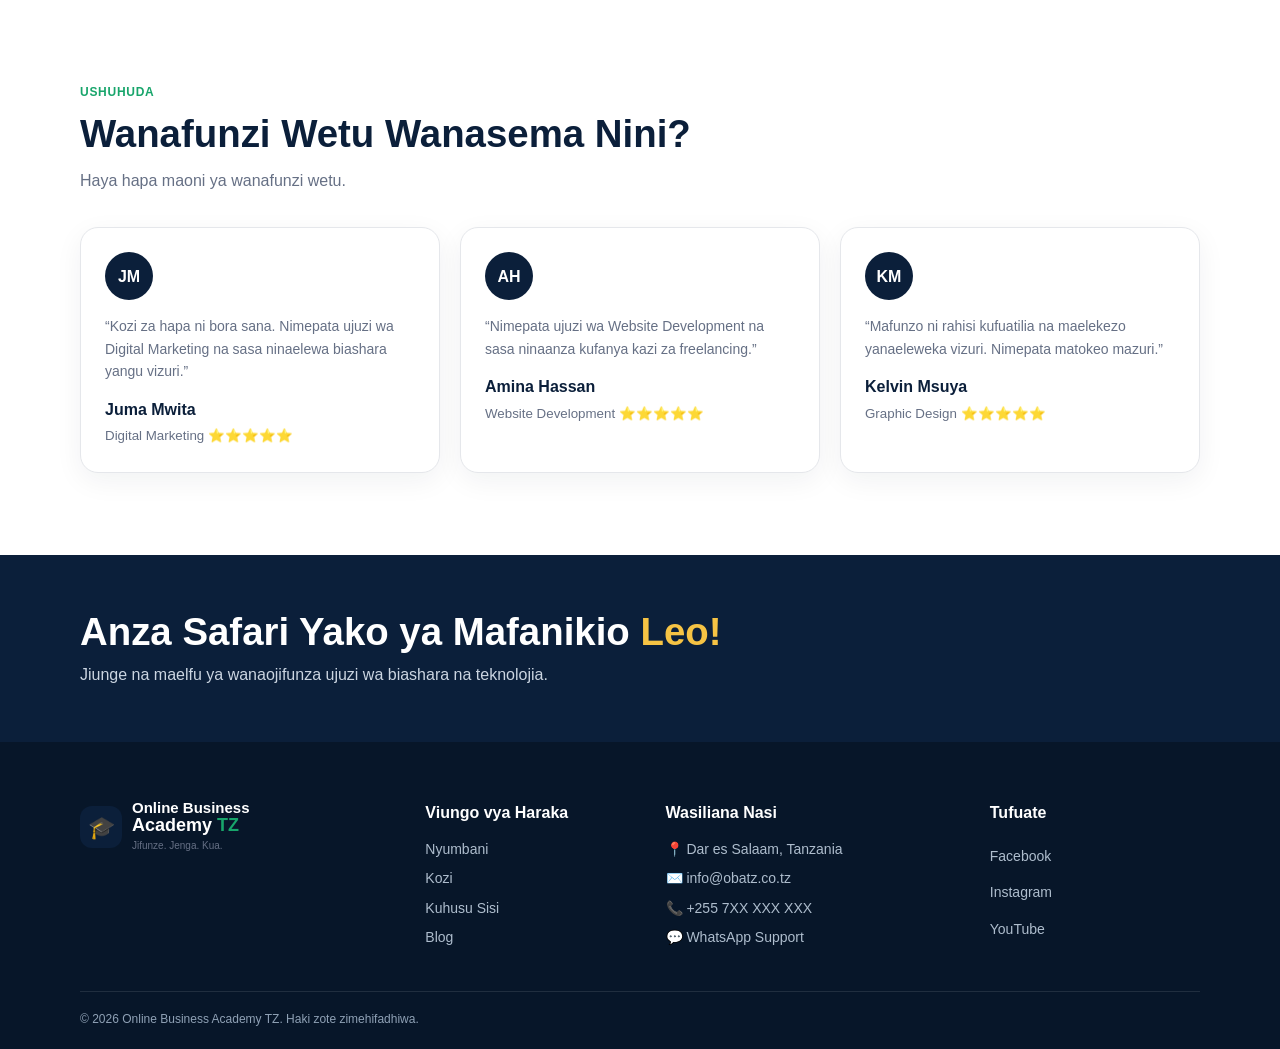
==== commit 312f1336: "Update index.html" ====
--- a/index.html
+++ b/index.html
@@ -63,7 +63,7 @@
           </div>
           <div class="hero-actions">
             <a class="btn btn-primary btn-lg" href="#courses">Angalia Kozi Zetu →</a>
-            <a class="btn btn-light btn-lg" href="register.html">Jisajili Sasa</a>
+         
           </div>
         </div>
         <div class="hero-photo">
@@ -118,7 +118,7 @@
     <section class="cta">
       <div class="container cta-inner">
         <div><h2>Anza Safari Yako ya Mafanikio <span>Leo!</span></h2><p>Jiunge na maelfu ya wanaojifunza ujuzi wa biashara na teknolojia.</p></div>
-        <button class="btn btn-primary btn-lg" id="ctaRegister">Jisajili Sasa →</button>
+        
       </div>
     </section>
   </main>
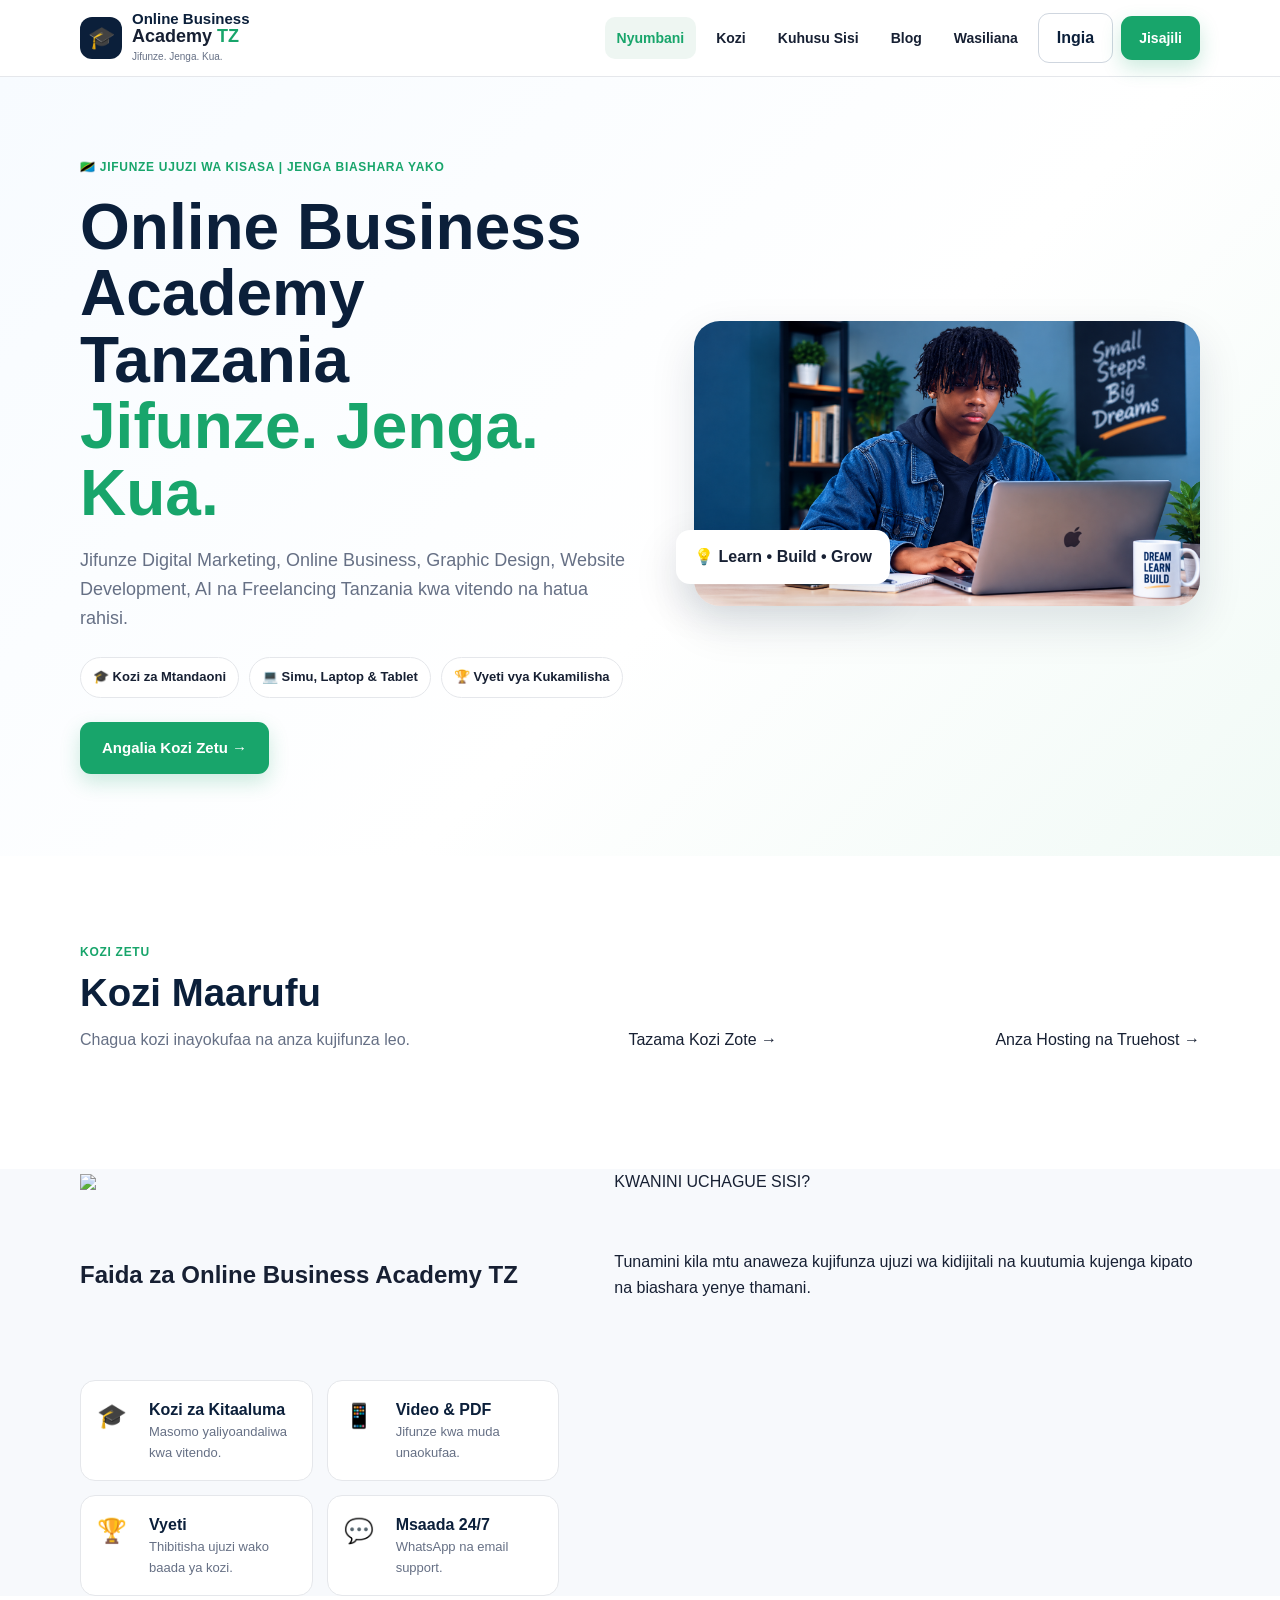
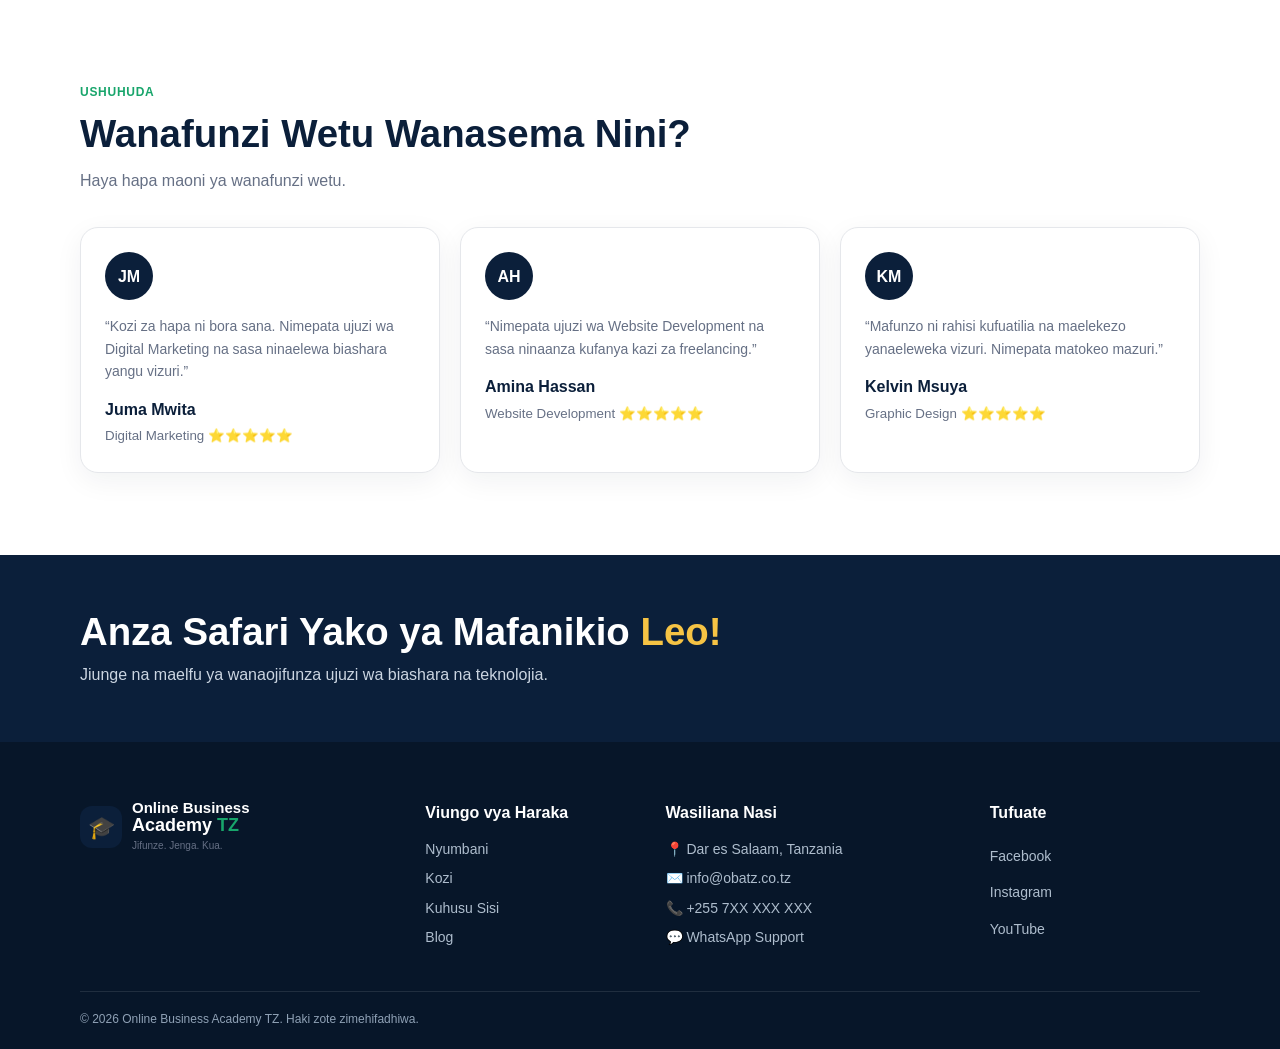
==== commit edac0f63: "Update index.html" ====
--- a/index.html
+++ b/index.html
@@ -44,7 +44,7 @@
         <a href="#blog">Blog</a>
         <a href="#contact">Wasiliana</a>
         <button class="btn btn-outline" id="loginBtn">Ingia</button>
-        <button class="btn btn-primary" id="registerBtn">Jisajili</button>
+        <a class="btn btn-primary" href="register.html">Jisajili</a>
       </nav>
     </div>
   </header>
